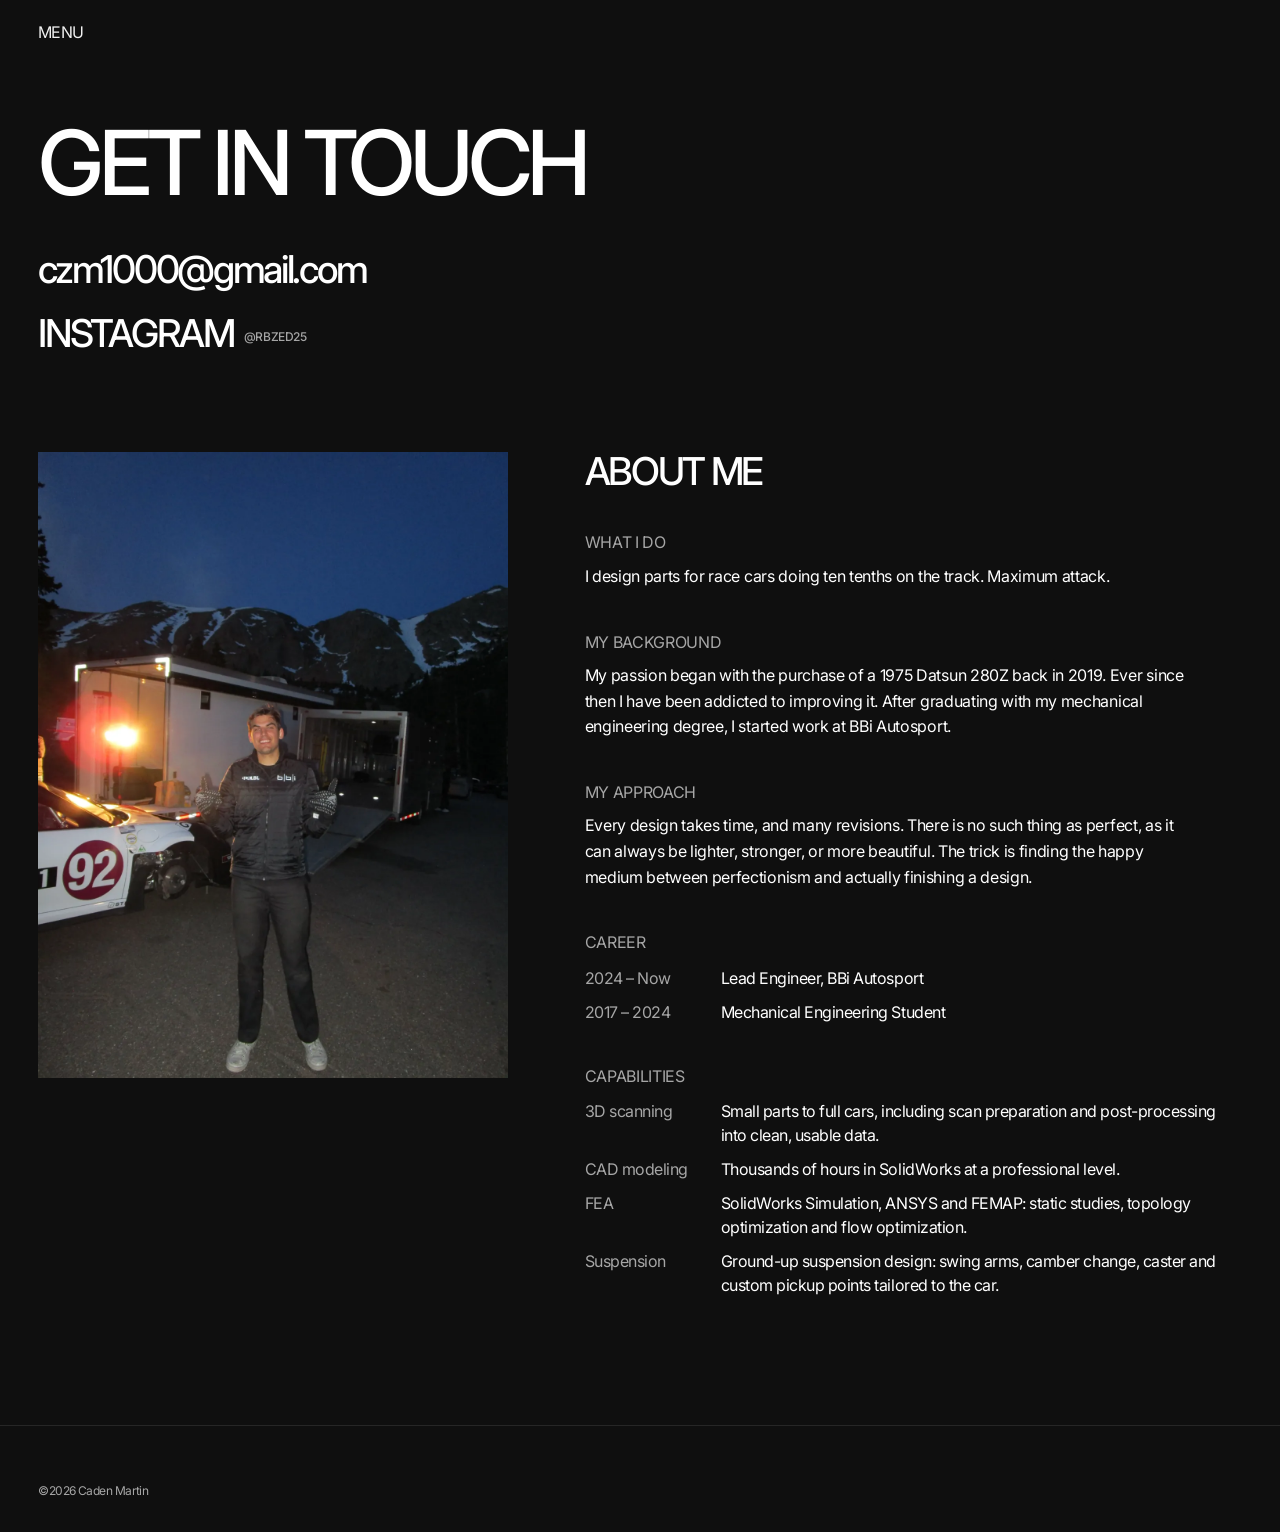
==== contact.html @ 4a9f28c7 "First Version of Site" ====
<!DOCTYPE html>
<html lang="en">
<head>
  <meta charset="utf-8">
  <meta name="viewport" content="width=device-width, initial-scale=1">
  <title>Contact — Caden Martin</title>
  <meta name="description" content="Contact Caden Martin, mechanical engineer. Biography, experience and resume.">
  <link rel="preconnect" href="https://fonts.googleapis.com">
  <link rel="preconnect" href="https://fonts.gstatic.com" crossorigin>
  <link href="https://fonts.googleapis.com/css2?family=Inter:wght@400;500&display=swap" rel="stylesheet">
  <link rel="stylesheet" href="assets/css/style.css">
</head>
<body>
  <button class="menu-toggle" type="button" aria-expanded="false" aria-controls="menu"><span class="open">Menu</span><span class="close">Close</span></button>
  <nav class="menu" id="menu" aria-label="Main">
    <a href="index.html">Home</a>
    <a href="index.html#works">Works</a>
    <a href="contact.html">Contact</a>
  </nav>

  <main>
    <section class="contact-hero wrap">
      <h1 class="reveal">Get in touch</h1>
      <div class="contact-lines reveal">
        <a class="email" data-email="czm1000|gmail.com" href="#"><span data-email-text>Email</span></a>
        <a href="https://www.instagram.com/rbzed25/" target="_blank" rel="noopener">Instagram<span class="sub">@rbzed25</span></a>
        <a href="assets/docs/Caden-Martin-Resume.pdf" target="_blank" rel="noopener" data-optional>Resume<span class="sub">PDF</span></a>
      </div>
    </section>

    <section class="section wrap" style="padding-top:0">
      <div class="bio">
        <div class="bio-portrait reveal"><img src="assets/img/portrait.webp" alt="Caden Martin at Pikes Peak with the 992 TT Cup" width="1200" height="1600" loading="lazy"></div>
        <div class="bio-blocks">
          <h2 class="reveal">About me</h2>
          <div class="reveal">
            <p class="label">What I do</p>
            <p>I design parts for race cars doing ten tenths on the track. Maximum attack.</p>
          </div>
          <div class="reveal">
            <p class="label">My background</p>
            <p>My passion began with the purchase of a 1975 Datsun 280Z back in 2019. Ever since then I have been addicted to improving it. After graduating with my mechanical engineering degree, I started work at BBi Autosport.</p>
          </div>
          <div class="reveal">
            <p class="label">My approach</p>
            <p>Every design takes time, and many revisions. There is no such thing as perfect, as it can always be lighter, stronger, or more beautiful. The trick is finding the happy medium between perfectionism and actually finishing a design.</p>
          </div>
          <div class="reveal">
            <p class="label">Career</p>
            <div class="timeline">
              <div><span>2024 – Now</span>Lead Engineer, BBi Autosport</div>
              <div><span>2017 – 2024</span>Mechanical Engineering Student</div>
            </div>
          </div>
          <div class="reveal">
            <p class="label">Capabilities</p>
            <div class="timeline">
              <div><span>3D scanning</span>Small parts to full cars, including scan preparation and post-processing into clean, usable data.</div>
              <div><span>CAD modeling</span>Thousands of hours in SolidWorks at a professional level.</div>
              <div><span>FEA</span>SolidWorks Simulation, ANSYS and FEMAP: static studies, topology optimization and flow optimization.</div>
              <div><span>Suspension</span>Ground-up suspension design: swing arms, camber change, caster and custom pickup points tailored to the car.</div>
            </div>
          </div>
          <div class="reveal" data-optional-wrap>
            <a class="btn" href="assets/docs/Caden-Martin-Resume.pdf" target="_blank" rel="noopener" data-optional>Download resume</a>
          </div>
        </div>
      </div>
    </section>
  </main>

  <footer class="footer">
    <div class="wrap">
      <small style="margin-top:0">©<span data-year>2026</span> Caden Martin</small>
    </div>
  </footer>

  <script src="assets/js/site.js"></script>
  <script>
    // Hide resume links until the PDF has been added to assets/docs/
    document.querySelectorAll('[data-optional]').forEach(a => {
      fetch(a.getAttribute('href'), { method: 'HEAD' }).then(r => { if (!r.ok) throw 0; })
        .catch(() => { (a.closest('[data-optional-wrap]') || a).style.display = 'none'; });
    });
  </script>
</body>
</html>
---- assets/css/style.css ----
/* Caden Martin — portfolio
   Theme matched to the original Framer site: near-black, white, grey, Inter, tight uppercase headings. */

:root {
  --bg: #0f0f0f;
  --bg-raised: #161616;
  --line: #262626;
  --text: #ffffff;
  --muted: #a6a6a6;
  --pad: clamp(16px, 3vw, 40px);
  --max: 1400px;
  --font: "Inter", system-ui, -apple-system, "Segoe UI", sans-serif;
}

* { box-sizing: border-box; margin: 0; padding: 0; }
html { -webkit-text-size-adjust: 100%; scroll-behavior: smooth; }
body {
  background: var(--bg);
  color: var(--text);
  font-family: var(--font);
  font-size: 14px;
  line-height: 1.5;
  letter-spacing: -0.04em;
  -webkit-font-smoothing: antialiased;
  overflow-x: hidden;
}
img, video { display: block; max-width: 100%; }
a { color: inherit; text-decoration: none; }
button { font: inherit; color: inherit; background: none; border: 0; cursor: pointer; letter-spacing: inherit; }

.caps { text-transform: uppercase; }
.muted { color: var(--muted); }
.wrap { width: 100%; max-width: var(--max); margin: 0 auto; padding: 0 var(--pad); }

/* ---------- Menu (matches Framer: small MENU toggle, full-screen overlay) ---------- */
.menu-toggle {
  position: fixed; top: 20px; left: var(--pad); z-index: 60;
  font-size: 16px; text-transform: uppercase; letter-spacing: -0.04em;
  mix-blend-mode: difference;
}
.menu-toggle .close { display: none; }
body.menu-open .menu-toggle .open { display: none; }
body.menu-open .menu-toggle .close { display: inline; }
body.menu-open { overflow: hidden; }

.menu {
  position: fixed; inset: 0; z-index: 50;
  background: var(--bg);
  padding: 72px var(--pad) var(--pad);
  display: flex; flex-direction: column; gap: 2px;
  opacity: 0; visibility: hidden;
  transition: opacity .35s ease, visibility .35s;
}
body.menu-open .menu { opacity: 1; visibility: visible; }
.menu a {
  font-size: clamp(40px, 6vw, 72px); font-weight: 500; line-height: 1.05;
  text-transform: uppercase; letter-spacing: -0.06em;
  transform: translateY(16px); opacity: 0;
  transition: transform .5s cubic-bezier(.2,.7,.2,1), opacity .5s, color .2s;
  width: fit-content;
}
body.menu-open .menu a { transform: none; opacity: 1; }
body.menu-open .menu a:nth-child(2) { transition-delay: .04s; }
body.menu-open .menu a:nth-child(3) { transition-delay: .08s; }
.menu a:hover { color: var(--muted); }

/* ---------- Headings ---------- */
h1, h2, h3 { font-weight: 500; text-transform: uppercase; }
h1 { font-size: clamp(44px, 7vw, 96px); letter-spacing: -0.06em; line-height: .95; }
h2 { font-size: clamp(28px, 3vw, 40px); letter-spacing: -0.06em; line-height: 1; }
h3 { font-size: 18px; letter-spacing: -0.06em; line-height: 1.15; }
.label { font-size: 14px; text-transform: uppercase; color: var(--muted); letter-spacing: -0.04em; }

/* ---------- Home hero + mouse trail ---------- */
.hero {
  position: relative; height: 100vh; height: 100svh; min-height: 520px;
  display: grid; place-items: center; text-align: center;
  overflow: hidden; isolation: isolate;
}
.hero-text { position: relative; z-index: 2; pointer-events: none; padding: 0 var(--pad); }
.hero-text p { margin-top: 18px; font-size: 16px; text-transform: uppercase; }
.hero-text h1, .hero-text p { text-shadow: 0 2px 24px rgba(0,0,0,.55); }
.contact-lines .email { text-transform: none; }
.trail { position: absolute; inset: 0; z-index: 1; pointer-events: none; }
.trail img {
  position: absolute; left: 0; top: 0;
  width: clamp(140px, 14vw, 220px); height: auto;
  border-radius: 2px;
  transform: translate(-50%, -50%) scale(.6);
  opacity: 0;
  animation: trail-pop .9s linear forwards;
  will-change: transform, opacity;
}
@keyframes trail-pop {
  0%      { opacity: 0; transform: translate(-50%, -50%) scale(.6); }   /* 0.0s: start fade in */
  33.333% { opacity: 1; transform: translate(-50%, -50%) scale(1); }    /* 0.3s: fully visible */
  66.667% { opacity: 1; transform: translate(-50%, -50%) scale(1); }    /* 0.6s: start fade out */
  100%    { opacity: 0; transform: translate(-50%, -50%) scale(.92); }  /* 0.9s: gone */
}
.scroll-cue {
  position: absolute; bottom: 24px; left: 50%; transform: translateX(-50%);
  font-size: 12px; text-transform: uppercase; color: var(--muted); z-index: 2;
}

/* ---------- Works list ---------- */
.section { padding-top: clamp(64px, 10vw, 140px); padding-bottom: clamp(64px, 10vw, 140px); }
.section-head { display: flex; justify-content: space-between; align-items: end; margin-bottom: 28px; gap: 16px; }
.works { display: grid; gap: clamp(48px, 7vw, 96px); }
.work-card { display: block; }
.work-card .media {
  aspect-ratio: 16 / 9; overflow: hidden; background: var(--bg-raised);
}
.work-card .media img {
  width: 100%; height: 100%; object-fit: cover;
  transition: transform 1.2s cubic-bezier(.2,.7,.2,1);
}
.work-card:hover .media img { transform: scale(1.03); }
.work-card .meta { display: flex; justify-content: space-between; gap: 16px; margin-top: 14px; align-items: baseline; }
.work-card .meta p { font-size: 12px; color: var(--muted); margin-top: 2px; }
.work-card .year { font-size: 12px; color: var(--muted); white-space: nowrap; }
.coming-soon .media { display: grid; place-items: center; border: 1px dashed var(--line); background: none; }

/* ---------- Footer ---------- */
.footer { border-top: 1px solid var(--line); padding: 56px 0 32px; }
.footer h2 { margin-bottom: 24px; }
.footer-links { display: flex; gap: 24px; flex-wrap: wrap; font-size: 14px; text-transform: uppercase; }
.footer-links a:hover { color: var(--muted); }
.footer small { display: block; margin-top: 40px; font-size: 12px; color: var(--muted); }

/* ---------- Project page ---------- */
.project-head { padding-top: 96px; padding-bottom: 24px; }
.project-head p.sub { margin-top: 12px; font-size: 16px; color: var(--muted); letter-spacing: -0.03em; }

.viewer {
  position: relative; width: 100%;
  height: min(78vh, 860px); min-height: 380px;
  background: var(--bg);
  overflow: hidden; touch-action: none; user-select: none;
}
.viewer canvas { display: block; width: 100%; height: 100%; outline: none; cursor: grab; }
.viewer canvas:active { cursor: grabbing; }
.viewer-loading {
  position: absolute; inset: 0; display: grid; place-items: center; text-align: center;
  font-size: 12px; text-transform: uppercase; color: var(--muted); pointer-events: none;
  transition: opacity .4s;
}
.viewer-loading .bar { width: 220px; height: 2px; background: var(--line); margin: 12px auto 0; overflow: hidden; }
.viewer-loading .bar i { display: block; height: 100%; width: 0; background: var(--text); transition: width .2s; }
.viewer.ready .viewer-loading { opacity: 0; }
.viewer-ui {
  position: absolute; left: 0; right: 0; bottom: 0; padding: 14px var(--pad);
  display: flex; justify-content: space-between; align-items: center; gap: 12px;
  font-size: 12px; text-transform: uppercase; pointer-events: none;
}
.viewer-ui .hint { color: var(--muted); }
.viewer-ui .tools { display: flex; gap: 6px; pointer-events: auto; }
.viewer-ui button {
  padding: 8px 12px; border: 1px solid var(--line); background: rgba(15,15,15,.7);
  backdrop-filter: blur(6px); text-transform: uppercase; font-size: 12px;
  transition: border-color .2s, background .2s;
}
.viewer-ui button:hover, .viewer-ui button[aria-pressed="true"] { border-color: var(--text); }
.viewer:fullscreen { height: 100vh; }

.project-body {
  display: grid; grid-template-columns: minmax(200px, 1fr) 2fr; gap: clamp(32px, 6vw, 96px);
  padding-top: clamp(48px, 7vw, 96px); padding-bottom: clamp(48px, 7vw, 96px);
}
.facts { display: grid; gap: 22px; align-content: start; }
.facts div p { margin-top: 4px; font-size: 14px; }
.writeup h2 { margin-bottom: 20px; }
.writeup p { font-size: 16px; line-height: 1.6; letter-spacing: -0.02em; color: #e6e6e6; max-width: 70ch; }
.writeup p + p { margin-top: 1em; }
.writeup ul { margin: 1em 0 0 1.1em; color: #e6e6e6; font-size: 16px; line-height: 1.6; letter-spacing: -0.02em; }
.writeup .result { margin-top: 28px; padding-top: 20px; border-top: 1px solid var(--line); }
.writeup .result strong { display: block; font-size: clamp(22px, 2.4vw, 32px); font-weight: 500; letter-spacing: -0.05em; text-transform: uppercase; }

/* Gallery (masonry via CSS columns) */
.gallery { display: block; }
.gallery .g-row { display: flex; gap: 10px; margin-bottom: 10px; }
.gallery button { display: block; height: 100%; flex: none; overflow: hidden; background: var(--bg-raised); }
.gallery img { width: 100%; height: 100%; object-fit: cover; transition: transform .8s cubic-bezier(.2,.7,.2,1), opacity .3s; }
.gallery button:hover img { transform: scale(1.03); }

/* Lightbox */
.lightbox {
  position: fixed; inset: 0; z-index: 80; background: #080808;
  display: grid; grid-template-rows: auto 1fr auto; opacity: 0; visibility: hidden;
  transition: opacity .25s, visibility .25s;
}
.lightbox.open { opacity: 1; visibility: visible; }
.lightbox .lb-top, .lightbox .lb-bottom {
  display: flex; justify-content: space-between; align-items: center; padding: 18px var(--pad);
  font-size: 12px; text-transform: uppercase;
}
.lightbox .lb-stage { position: relative; display: grid; place-items: center; min-height: 0; padding: 0 var(--pad); }
.lightbox .lb-stage img { max-width: 100%; max-height: calc(100vh - 130px); max-height: calc(100svh - 130px); width: auto; height: auto; object-fit: contain; }
.lightbox .lb-nav { position: absolute; top: 0; bottom: 0; width: 30%; font-size: 12px; text-transform: uppercase; color: var(--muted); }
.lightbox .lb-prev { left: 0; text-align: left; padding-left: var(--pad); }
.lightbox .lb-next { right: 0; text-align: right; padding-right: var(--pad); }
.lightbox .lb-nav:hover { color: var(--text); }

/* Downloads */
.downloads { display: grid; border-top: 1px solid var(--line); }
.download {
  display: grid; grid-template-columns: 1fr auto auto; gap: 24px; align-items: center;
  padding: 18px 0; border-bottom: 1px solid var(--line);
}
.download .name { font-size: 16px; text-transform: uppercase; letter-spacing: -0.05em; }
.download .desc { font-size: 12px; color: var(--muted); margin-top: 2px; }
.download .size { font-size: 12px; color: var(--muted); }
.download .get { font-size: 12px; text-transform: uppercase; border-bottom: 1px solid currentColor; }
.download:hover .get { color: var(--muted); }

.next-project { display: flex; justify-content: space-between; align-items: end; gap: 24px; }
.next-project a h2 { transition: color .2s; }
.next-project a:hover h2 { color: var(--muted); }

/* ---------- Contact page ---------- */
.contact-hero { padding-top: 120px; padding-bottom: clamp(48px, 7vw, 96px); }
.contact-lines { margin-top: 36px; display: grid; gap: 6px; }
.contact-lines a { font-size: clamp(22px, 3vw, 40px); font-weight: 500; letter-spacing: -0.06em; text-transform: uppercase; width: fit-content; }
.contact-lines a .sub { color: var(--muted); font-size: 12px; letter-spacing: -0.03em; margin-left: 10px; vertical-align: middle; }
.contact-lines a:hover { color: var(--muted); }
.bio { display: grid; grid-template-columns: 1fr 1.4fr; gap: clamp(32px, 6vw, 96px); align-items: start; }
.bio-portrait { aspect-ratio: 3 / 4; overflow: hidden; background: var(--bg-raised); }
.bio-portrait img { width: 100%; height: 100%; object-fit: cover; }
.bio-blocks { display: grid; gap: 32px; }
.bio-blocks p { font-size: 16px; line-height: 1.6; letter-spacing: -0.02em; margin-top: 8px; max-width: 60ch; }
.timeline { display: grid; gap: 10px; margin-top: 10px; }
.timeline div { display: grid; grid-template-columns: 120px 1fr; gap: 16px; font-size: 16px; letter-spacing: -0.03em; }
.timeline span { color: var(--muted); }
.btn {
  display: inline-block; margin-top: 8px; padding: 12px 18px; border: 1px solid var(--text);
  font-size: 12px; text-transform: uppercase; transition: background .2s, color .2s;
}
.btn:hover { background: var(--text); color: var(--bg); }

/* ---------- Reveal on scroll ---------- */
.reveal { opacity: 0; transform: translateY(24px); transition: opacity .9s ease, transform .9s cubic-bezier(.2,.7,.2,1); }
.reveal.in { opacity: 1; transform: none; }

@media (max-width: 760px) {
  .project-body, .bio { grid-template-columns: 1fr; }
  .viewer { height: 62vh; }
  .viewer-ui .hint { display: none; }
  .download { grid-template-columns: 1fr auto; }
  .download .size { display: none; }
}
@media (prefers-reduced-motion: reduce) {
  * { animation: none !important; transition: none !important; }
  .reveal { opacity: 1; transform: none; }
}

/* ---------- Viewer parts panel + part name tag ---------- */
.viewer-parts {
  position: absolute; top: 16px; right: var(--pad); bottom: 64px; width: 260px;
  overflow-y: auto; overscroll-behavior: contain;
  background: rgba(15,15,15,.82); backdrop-filter: blur(8px);
  border: 1px solid var(--line); padding: 12px 14px; font-size: 12px; z-index: 3;
}
.viewer-parts[hidden] { display: none; }
.vp-head { display: flex; justify-content: space-between; align-items: center; text-transform: uppercase; padding-bottom: 10px; border-bottom: 1px solid var(--line); margin-bottom: 6px; }
.vp-head button, .vp-only { font-size: 11px; text-transform: uppercase; color: var(--muted); border-bottom: 1px solid currentColor; }
.vp-head button:hover, .vp-only:hover { color: var(--text); }
.vp-group { padding: 8px 0; border-bottom: 1px solid var(--line); }
.vp-group:last-child { border-bottom: 0; }
.vp-ghead, .vp-row { display: flex; align-items: center; gap: 8px; cursor: pointer; letter-spacing: -0.02em; }
.vp-ghead { text-transform: uppercase; font-weight: 500; padding: 2px 0 4px; }
.vp-ghead .vp-only { margin-left: auto; font-weight: 400; }
.vp-row { padding: 3px 0 3px 22px; color: #d0d0d0; }
.vp-row:hover { color: var(--text); }
.viewer-parts input[type="checkbox"] {
  appearance: none; width: 12px; height: 12px; flex: none; border: 1px solid #777; display: grid; place-items: center; cursor: pointer;
}
.viewer-parts input[type="checkbox"]:checked { background: var(--text); border-color: var(--text); }
.viewer-parts input[type="checkbox"]:indeterminate { background: linear-gradient(var(--text), var(--text)) center / 6px 2px no-repeat; border-color: var(--text); }
.viewer-tag {
  position: absolute; z-index: 4; pointer-events: none;
  background: rgba(15,15,15,.9); border: 1px solid var(--line); padding: 6px 10px;
  font-size: 12px; text-transform: uppercase; display: grid; gap: 2px;
}
.viewer-tag .muted { font-size: 10px; }
.viewer-tag[hidden] { display: none; }
@media (max-width: 760px) {
  .viewer-parts { top: 8px; left: 8px; right: 8px; bottom: 56px; width: auto; }
}

/* Sectioned photo galleries */
.photo-section + .photo-section { margin-top: clamp(40px, 5vw, 72px); }
.photo-section-head { display: flex; justify-content: space-between; padding-bottom: 10px; margin-bottom: 14px; border-bottom: 1px solid var(--line); color: var(--text); }
.photo-section-head span { color: var(--muted); }

.viewer-tag .vt-copy { width: min(560px, 80vw); background: #000; color: var(--text); border: 1px solid var(--line); padding: 6px 8px; font: 12px ui-monospace, Menlo, Consolas, monospace; text-transform: none; }

/* Project video */
.video-wrap { display: flex; justify-content: center; background: var(--bg-raised); margin-bottom: 10px; }
.video-wrap video { display: block; max-width: 100%; max-height: 80vh; max-height: 80svh; width: auto; height: auto; background: #000; }
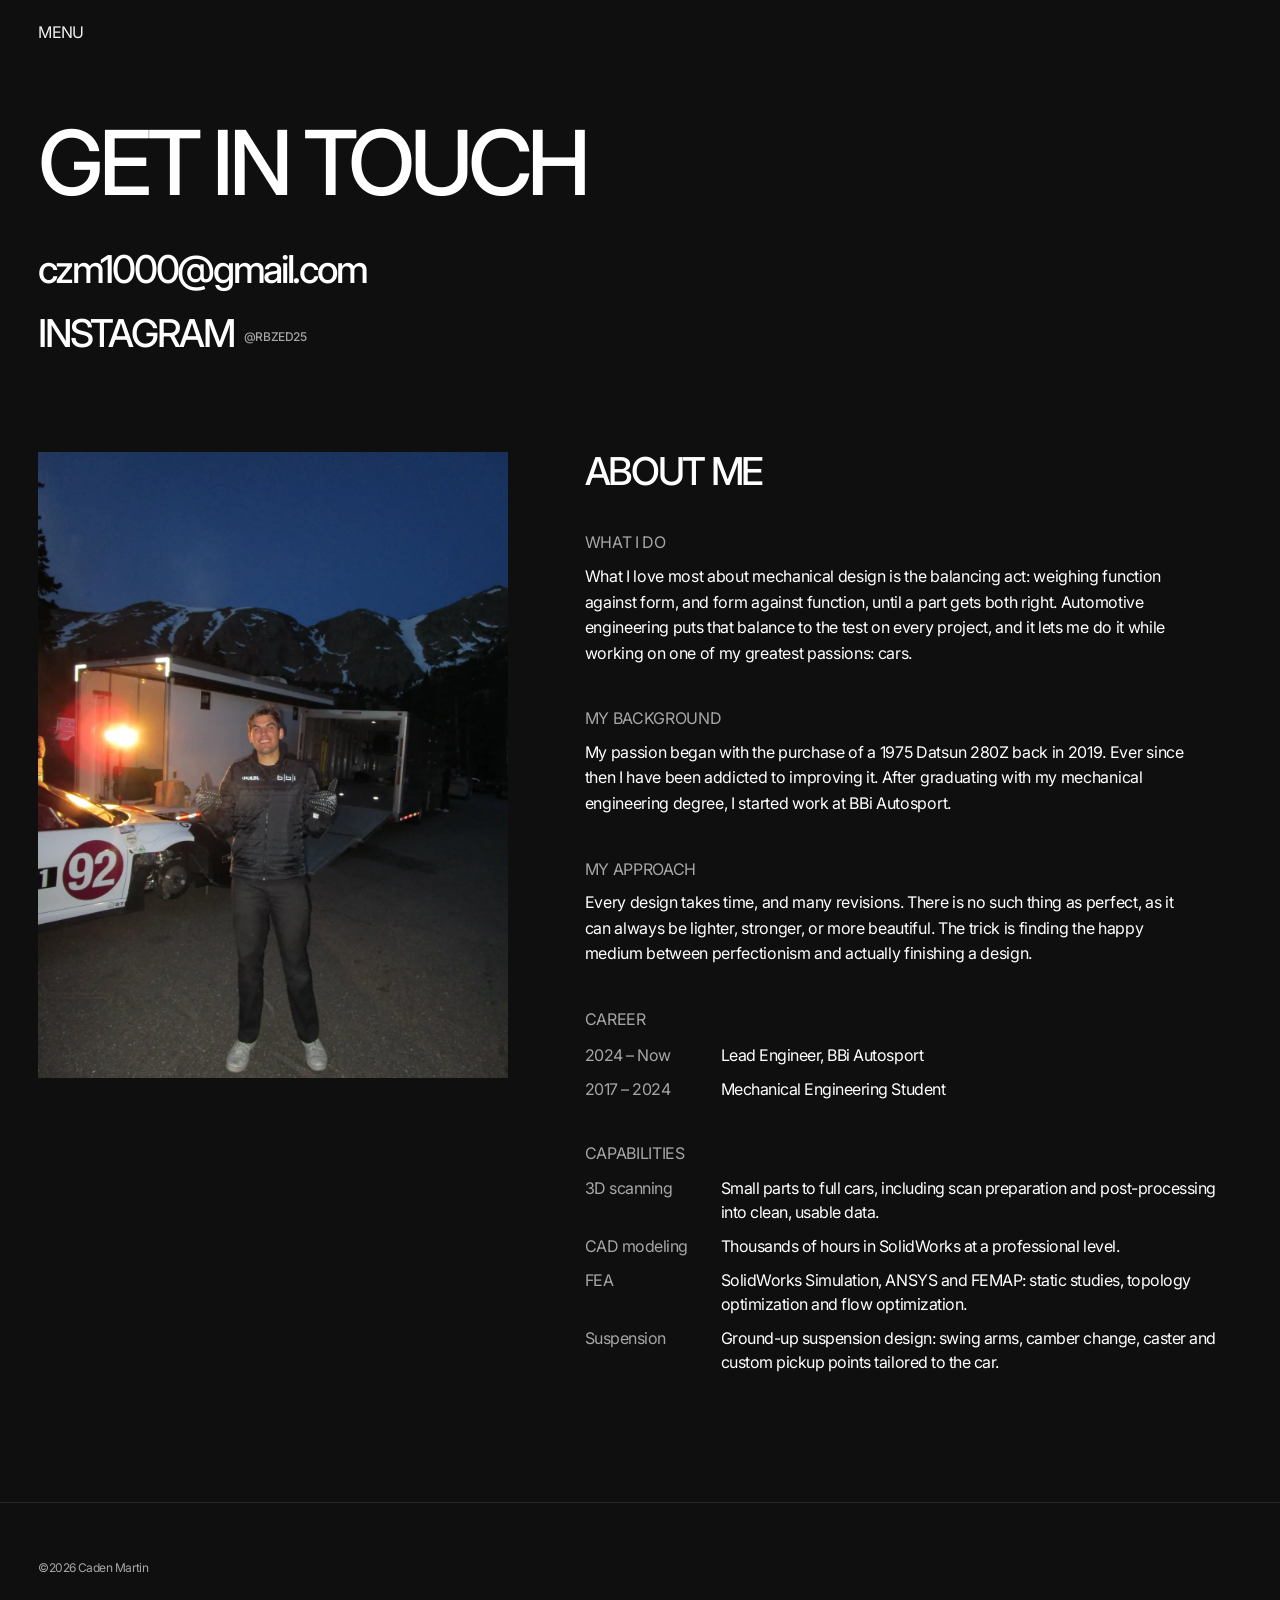
==== commit 57c3adc9: "Update contact.html" ====
--- a/contact.html
+++ b/contact.html
@@ -35,7 +35,7 @@
           <h2 class="reveal">About me</h2>
           <div class="reveal">
             <p class="label">What I do</p>
-            <p>I design parts for race cars doing ten tenths on the track. Maximum attack.</p>
+            <p>What I love most about mechanical design is the balancing act: weighing function against form, and form against function, until a part gets both right. Automotive engineering puts that balance to the test on every project, and it lets me do it while working on one of my greatest passions: cars.</p>
           </div>
           <div class="reveal">
             <p class="label">My background</p>
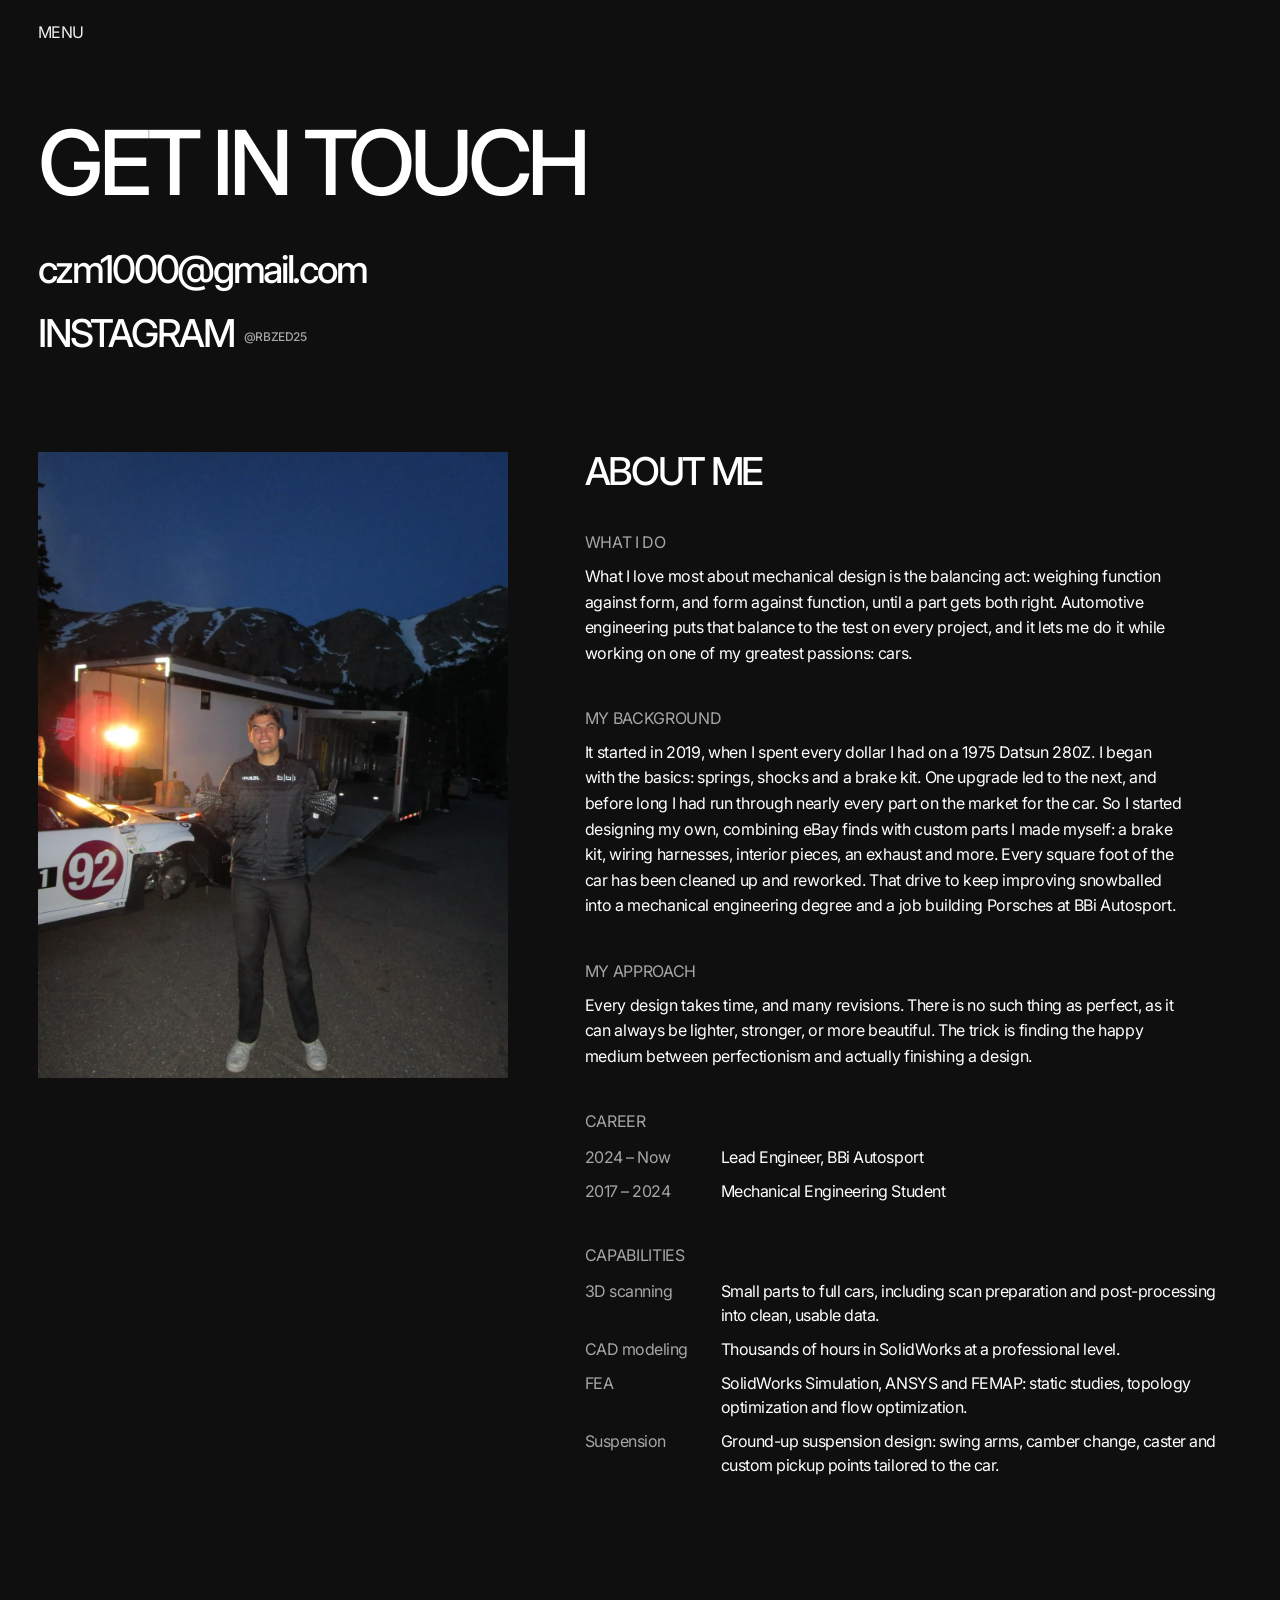
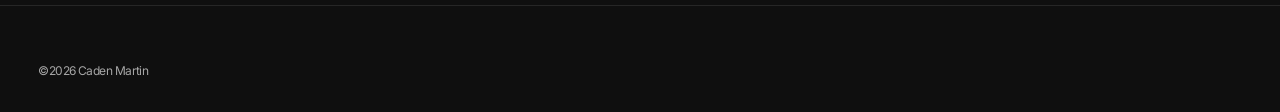
==== commit 2292a407: "Update contact.html" ====
--- a/contact.html
+++ b/contact.html
@@ -39,7 +39,7 @@
           </div>
           <div class="reveal">
             <p class="label">My background</p>
-            <p>My passion began with the purchase of a 1975 Datsun 280Z back in 2019. Ever since then I have been addicted to improving it. After graduating with my mechanical engineering degree, I started work at BBi Autosport.</p>
+            <p>It started in 2019, when I spent every dollar I had on a 1975 Datsun 280Z. I began with the basics: springs, shocks and a brake kit. One upgrade led to the next, and before long I had run through nearly every part on the market for the car. So I started designing my own, combining eBay finds with custom parts I made myself: a brake kit, wiring harnesses, interior pieces, an exhaust and more. Every square foot of the car has been cleaned up and reworked. That drive to keep improving snowballed into a mechanical engineering degree and a job building Porsches at BBi Autosport.</p>
           </div>
           <div class="reveal">
             <p class="label">My approach</p>
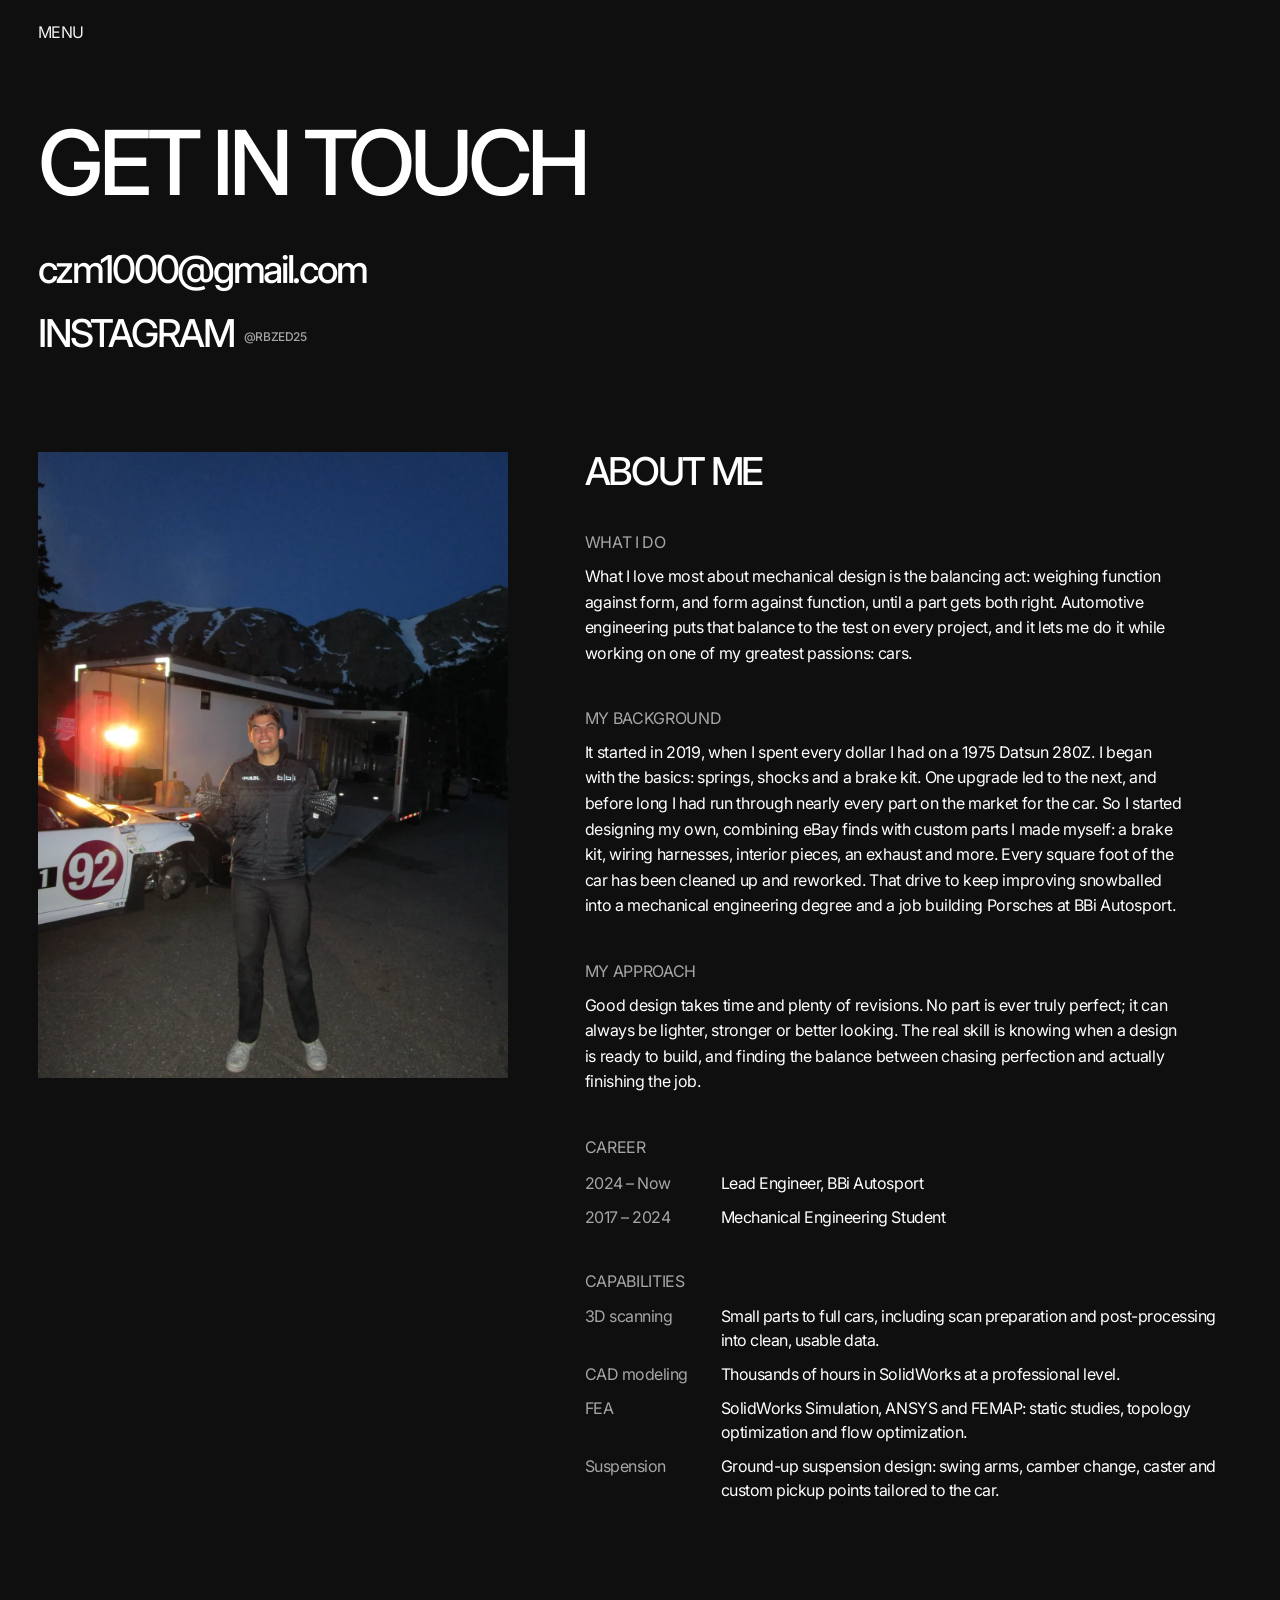
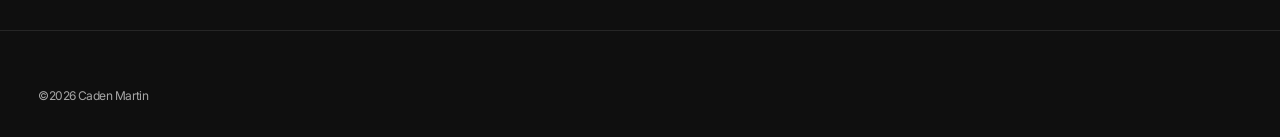
==== commit c7a8820d: "Update contact.html" ====
--- a/contact.html
+++ b/contact.html
@@ -43,7 +43,7 @@
           </div>
           <div class="reveal">
             <p class="label">My approach</p>
-            <p>Every design takes time, and many revisions. There is no such thing as perfect, as it can always be lighter, stronger, or more beautiful. The trick is finding the happy medium between perfectionism and actually finishing a design.</p>
+            <p>Good design takes time and plenty of revisions. No part is ever truly perfect; it can always be lighter, stronger or better looking. The real skill is knowing when a design is ready to build, and finding the balance between chasing perfection and actually finishing the job.</p>
           </div>
           <div class="reveal">
             <p class="label">Career</p>
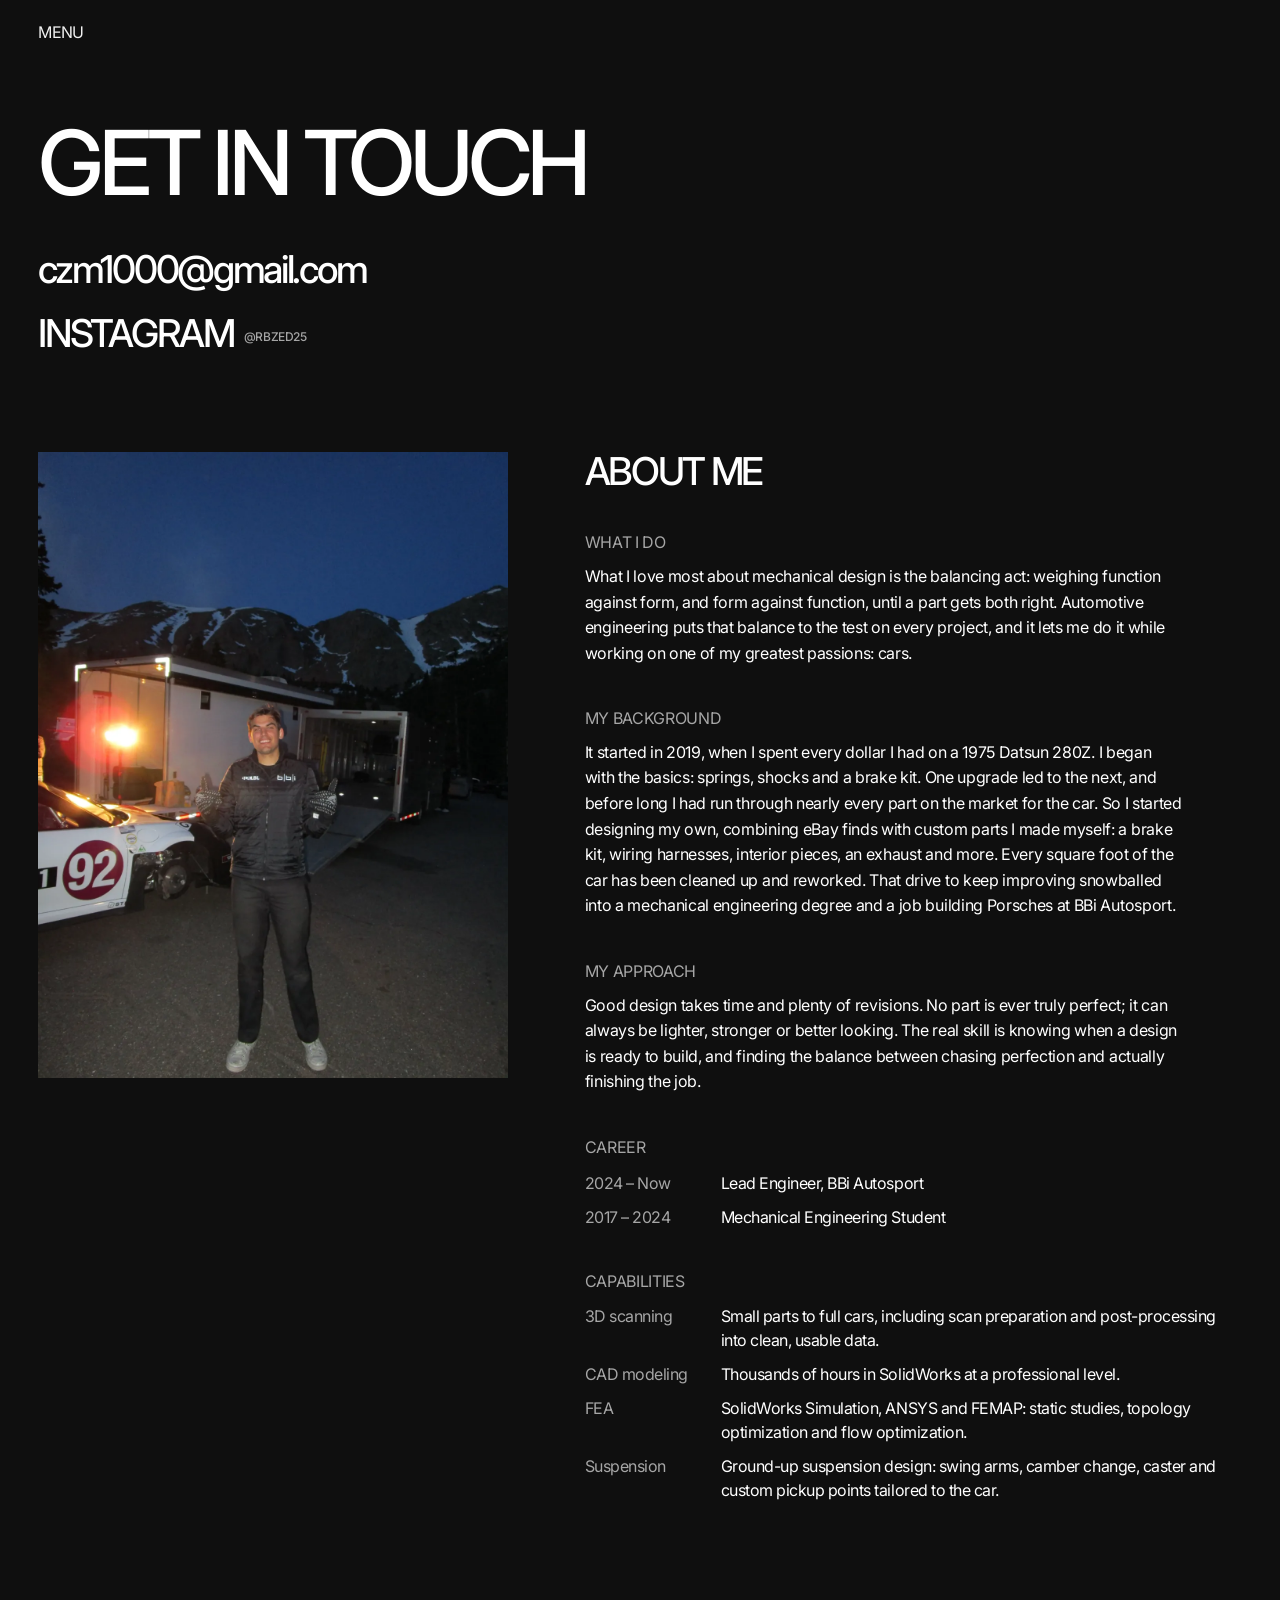
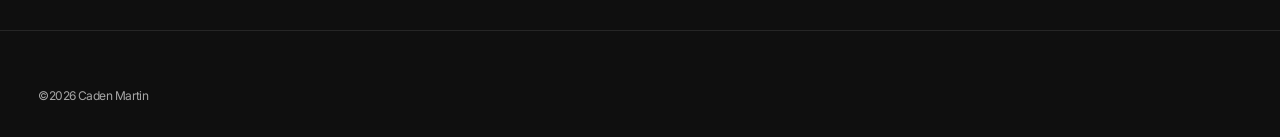
==== commit 02fb76e7: "Update 11/20" ====
--- a/contact.html
+++ b/contact.html
@@ -14,7 +14,7 @@
   <button class="menu-toggle" type="button" aria-expanded="false" aria-controls="menu"><span class="open">Menu</span><span class="close">Close</span></button>
   <nav class="menu" id="menu" aria-label="Main">
     <a href="index.html">Home</a>
-    <a href="index.html#works">Works</a>
+    <a href="index.html#works">Projects</a>
     <a href="contact.html">Contact</a>
   </nav>
 
--- a/assets/css/style.css
+++ b/assets/css/style.css
@@ -73,7 +73,7 @@
 
 /* ---------- Home hero + mouse trail ---------- */
 .hero {
-  position: relative; height: 100vh; height: 100svh; min-height: 520px;
+  position: relative; z-index: 1; background: var(--bg); height: 100vh; height: 100svh; min-height: 520px;
   display: grid; place-items: center; text-align: center;
   overflow: hidden; isolation: isolate;
 }
@@ -84,7 +84,7 @@
 .trail { position: absolute; inset: 0; z-index: 1; pointer-events: none; }
 .trail img {
   position: absolute; left: 0; top: 0;
-  width: clamp(140px, 14vw, 220px); height: auto;
+  width: clamp(110px, 11vw, 170px); height: auto;
   border-radius: 2px;
   transform: translate(-50%, -50%) scale(.6);
   opacity: 0;
@@ -97,10 +97,35 @@
   66.667% { opacity: 1; transform: translate(-50%, -50%) scale(1); }    /* 0.6s: start fade out */
   100%    { opacity: 0; transform: translate(-50%, -50%) scale(.92); }  /* 0.9s: gone */
 }
+@font-face {
+  font-family: "Permanent Marker";
+  src: url("../fonts/permanent-marker.woff2") format("woff2");
+  font-weight: 400; font-style: normal; font-display: swap;
+}
+/* Hand-drawn "Works" with a marker arrow, a little crooked on purpose */
 .scroll-cue {
-  position: absolute; bottom: 24px; left: 50%; transform: translateX(-50%);
-  font-size: 12px; text-transform: uppercase; color: var(--muted); z-index: 2;
-}
+  position: absolute; bottom: clamp(14px, 3vh, 28px); left: 50%; transform: translateX(-50%);
+  z-index: 2; display: flex; flex-direction: column; align-items: center; gap: 2px;
+  color: #f2f2f2; text-transform: none;
+}
+.cue-word {
+  font-family: "Permanent Marker", "Marker Felt", "Comic Sans MS", cursive;
+  font-size: clamp(39px, 3.9vw, 54px); line-height: 1; letter-spacing: 0.01em;
+  transform: rotate(-7deg) translateX(-6px);
+  transition: transform .3s ease;
+}
+.cue-arrow {
+  width: clamp(28px, 2.6vw, 38px); height: auto; overflow: visible;
+  transform: rotate(6deg) translateX(8px);
+  animation: cue-bob 1.8s ease-in-out infinite;
+}
+.cue-arrow path { fill: none; stroke: currentColor; stroke-width: 4; stroke-linecap: round; stroke-linejoin: round; }
+.scroll-cue:hover .cue-word, .scroll-cue:focus-visible .cue-word { transform: rotate(-10deg) translateX(-6px) scale(1.05); }
+@keyframes cue-bob {
+  0%, 100% { translate: 0 0; }
+  50% { translate: 0 6px; }
+}
+@media (prefers-reduced-motion: reduce) { .cue-arrow { animation: none; } }
 
 /* ---------- Works list ---------- */
 .section { padding-top: clamp(64px, 10vw, 140px); padding-bottom: clamp(64px, 10vw, 140px); }
@@ -296,3 +321,127 @@
 /* Project video */
 .video-wrap { display: flex; justify-content: center; background: var(--bg-raised); margin-bottom: 10px; }
 .video-wrap video { display: block; max-width: 100%; max-height: 80vh; max-height: 80svh; width: auto; height: auto; background: #000; }
+
+
+/* ---------- Home: hero + full-screen works slider, snapping between the two ---------- */
+html.snap { scroll-snap-type: y mandatory; }
+html.snap .hero, html.snap .works { scroll-snap-align: start; scroll-snap-stop: always; }
+.works-slider {
+  position: relative; height: 100vh; height: 100svh; min-height: 480px;
+  overflow: hidden; background: #000;
+}
+.slide { position: absolute; inset: 0; opacity: 0; visibility: hidden; transition: opacity .7s ease, visibility 0s .7s; }
+.slide.is-active { opacity: 1; visibility: visible; transition: opacity .7s ease; }
+.slide img { width: 100%; height: 100%; object-fit: cover; display: block; transform: scale(1.04); transition: transform 6s ease; }
+.slide.is-active img { transform: scale(1); }
+.slide::after { content: ""; position: absolute; inset: 0; pointer-events: none;
+  background: linear-gradient(to top, rgba(0,0,0,.75) 0%, rgba(0,0,0,.15) 45%, rgba(0,0,0,.25) 100%); }
+.slide-text { position: absolute; left: var(--pad); right: calc(var(--pad) + 80px); bottom: clamp(40px, 8vh, 80px); z-index: 2; }
+.slide-text .label { color: rgba(255,255,255,.75); margin-bottom: 10px; }
+.slide-text h2 { font-size: clamp(44px, 8vw, 120px); line-height: .92; letter-spacing: -0.06em; }
+.slide-text h2 a { display: inline-flex; align-items: baseline; gap: .25em; text-shadow: 0 2px 30px rgba(0,0,0,.5); }
+.slide-text .go { font-size: .45em; transition: transform .3s ease; }
+.slide-text h2 a:hover .go, .slide-text h2 a:focus-visible .go { transform: translateX(.3em); }
+.slide-text h2 a:hover { color: #fff; opacity: .85; }
+.slide-next {
+  position: absolute; right: var(--pad); top: 50%; transform: translateY(-50%); z-index: 3;
+  width: 64px; height: 64px; border-radius: 50%; display: grid; place-items: center;
+  color: #fff; background: rgba(0,0,0,.35); border: 1px solid rgba(255,255,255,.5);
+  backdrop-filter: blur(6px); -webkit-backdrop-filter: blur(6px);
+  cursor: pointer; transition: background .25s ease, transform .25s ease;
+}
+.slide-next:hover, .slide-next:focus-visible { background: rgba(255,255,255,.15); transform: translateY(-50%) translateX(3px); }
+.slide-count { position: absolute; right: var(--pad); bottom: clamp(40px, 8vh, 80px); z-index: 3; color: rgba(255,255,255,.75); }
+@media (max-width: 640px) {
+  .slide-next { width: 52px; height: 52px; }
+  .slide-text { right: var(--pad); bottom: 72px; }
+  .slide-count { bottom: 32px; }
+}
+@media (prefers-reduced-motion: reduce) {
+  html.snap { scroll-behavior: auto; }
+  .slide, .slide.is-active, .slide img { transition: none; }
+}
+
+/* ---------- Home: 3D garage (shown instead of the slider once it is running) ---------- */
+.works { position: relative; }
+.garage { display: none; }
+.garage [hidden] { display: none !important; }
+.works.has-garage .garage { display: block; }
+.works.has-garage .works-slider { display: none; }
+.garage {
+  position: relative; height: 100vh; height: 100svh; min-height: 480px;
+  overflow: hidden; background: var(--bg);
+}
+.garage-canvas { position: absolute; inset: 0; width: 100%; height: 100%; display: block; touch-action: pan-y; outline: none; }
+/* The 3D view stays pinned to the screen behind the name screen, so scrolling down reads as dropping into the room
+   while the name screen lifts away and fades. */
+.works.has-garage .garage-canvas { position: fixed; z-index: 0; height: 100vh; height: 100svh; }
+.garage.is-inspecting .garage-canvas { touch-action: none; }
+.garage-loading {
+  position: absolute; inset: 0; display: grid; place-content: center; justify-items: center; gap: 14px;
+  background: var(--bg); z-index: 5; transition: opacity .6s ease, visibility 0s .6s;
+}
+.garage.is-ready .garage-loading { opacity: 0; visibility: hidden; }
+.garage-bar { width: 180px; height: 2px; background: var(--line); overflow: hidden; }
+.garage-bar span { display: block; height: 100%; width: 0; background: var(--text); transition: width .2s linear; }
+.garage-bar.is-indeterminate span { width: 35%; animation: garage-bar 1.1s ease-in-out infinite; }
+@keyframes garage-bar { from { transform: translateX(-100%); } to { transform: translateX(300%); } }
+
+.garage-hint {
+  position: absolute; left: 50%; bottom: clamp(70px, 10vh, 100px); transform: translateX(-50%);
+  z-index: 3; padding: 8px 14px; border-radius: 999px; white-space: nowrap;
+  background: rgba(0,0,0,.55); color: #fff; pointer-events: none; transition: opacity .4s ease;
+}
+.garage.is-inspecting .garage-hint, .garage.has-interacted .garage-hint { opacity: 0; }
+/* hint and project buttons appear once the drop has landed */
+.garage-hint, .garage-list { transition: opacity .5s ease .15s; }
+.garage:not(.is-landed) .garage-hint, .garage:not(.is-landed) .garage-list { opacity: 0; pointer-events: none; }
+
+.garage-tip {
+  position: absolute; left: 0; top: 0; z-index: 4; pointer-events: none;
+  padding: 6px 10px; border-radius: 4px; background: rgba(0,0,0,.75); color: #fff;
+  font-size: 13px; white-space: nowrap; opacity: 0; transition: opacity .15s ease;
+}
+.garage-tip.is-on { opacity: 1; }
+
+.garage-panel {
+  position: absolute; left: var(--pad); bottom: clamp(40px, 8vh, 80px); z-index: 4; max-width: min(560px, 80vw);
+  opacity: 0; transform: translateY(12px); transition: opacity .5s ease, transform .5s ease;
+}
+.garage-panel.is-on { opacity: 1; transform: none; }
+.garage-panel .label { color: rgba(255,255,255,.75); margin-bottom: 8px; }
+.garage-panel h2 { font-size: clamp(36px, 6vw, 88px); line-height: .95; letter-spacing: -0.06em; text-shadow: 0 2px 24px rgba(0,0,0,.45); }
+.garage-more {
+  display: inline-flex; align-items: center; gap: 8px; margin-top: 18px; padding: 12px 20px;
+  border: 1px solid rgba(255,255,255,.7); border-radius: 999px; background: rgba(0,0,0,.4);
+  backdrop-filter: blur(6px); -webkit-backdrop-filter: blur(6px);
+  font-size: 15px; transition: background .25s ease, color .25s ease;
+}
+.garage-more:hover, .garage-more:focus-visible { background: #fff; color: #000; }
+.garage-soon { margin-top: 18px; }
+
+.garage-back {
+  position: absolute; left: var(--pad); top: 72px; z-index: 4;
+  padding: 10px 16px; border-radius: 999px; background: rgba(0,0,0,.5); border: 1px solid rgba(255,255,255,.4);
+  transition: background .25s ease;
+}
+.garage-back:hover, .garage-back:focus-visible { background: rgba(255,255,255,.15); }
+
+.garage-list {
+  position: absolute; right: var(--pad); bottom: clamp(40px, 8vh, 80px); z-index: 3;
+  display: flex; gap: 8px; flex-wrap: wrap; justify-content: flex-end; max-width: 50vw;
+}
+.garage-list button {
+  padding: 7px 12px; border-radius: 999px; font-size: 12px; text-transform: uppercase; letter-spacing: 0;
+  background: rgba(0,0,0,.45); border: 1px solid rgba(255,255,255,.25); color: rgba(255,255,255,.85);
+  transition: background .2s ease, border-color .2s ease;
+}
+.garage-list button:hover, .garage-list button:focus-visible, .garage-list button[aria-current="true"] { background: rgba(255,255,255,.15); border-color: #fff; color: #fff; }
+@media (max-width: 640px) {
+  .garage-list { left: var(--pad); right: var(--pad); bottom: 22px; max-width: none; justify-content: center; }
+  .garage-panel { bottom: 76px; }
+  .garage-hint { bottom: 76px; }
+}
+
+/* The name screen reads as a solid layer of ground above the garage: a deep shadow falls from its bottom edge. */
+.hero { box-shadow: 0 30px 70px 10px rgba(0,0,0,var(--ground-shadow, .85)); }
